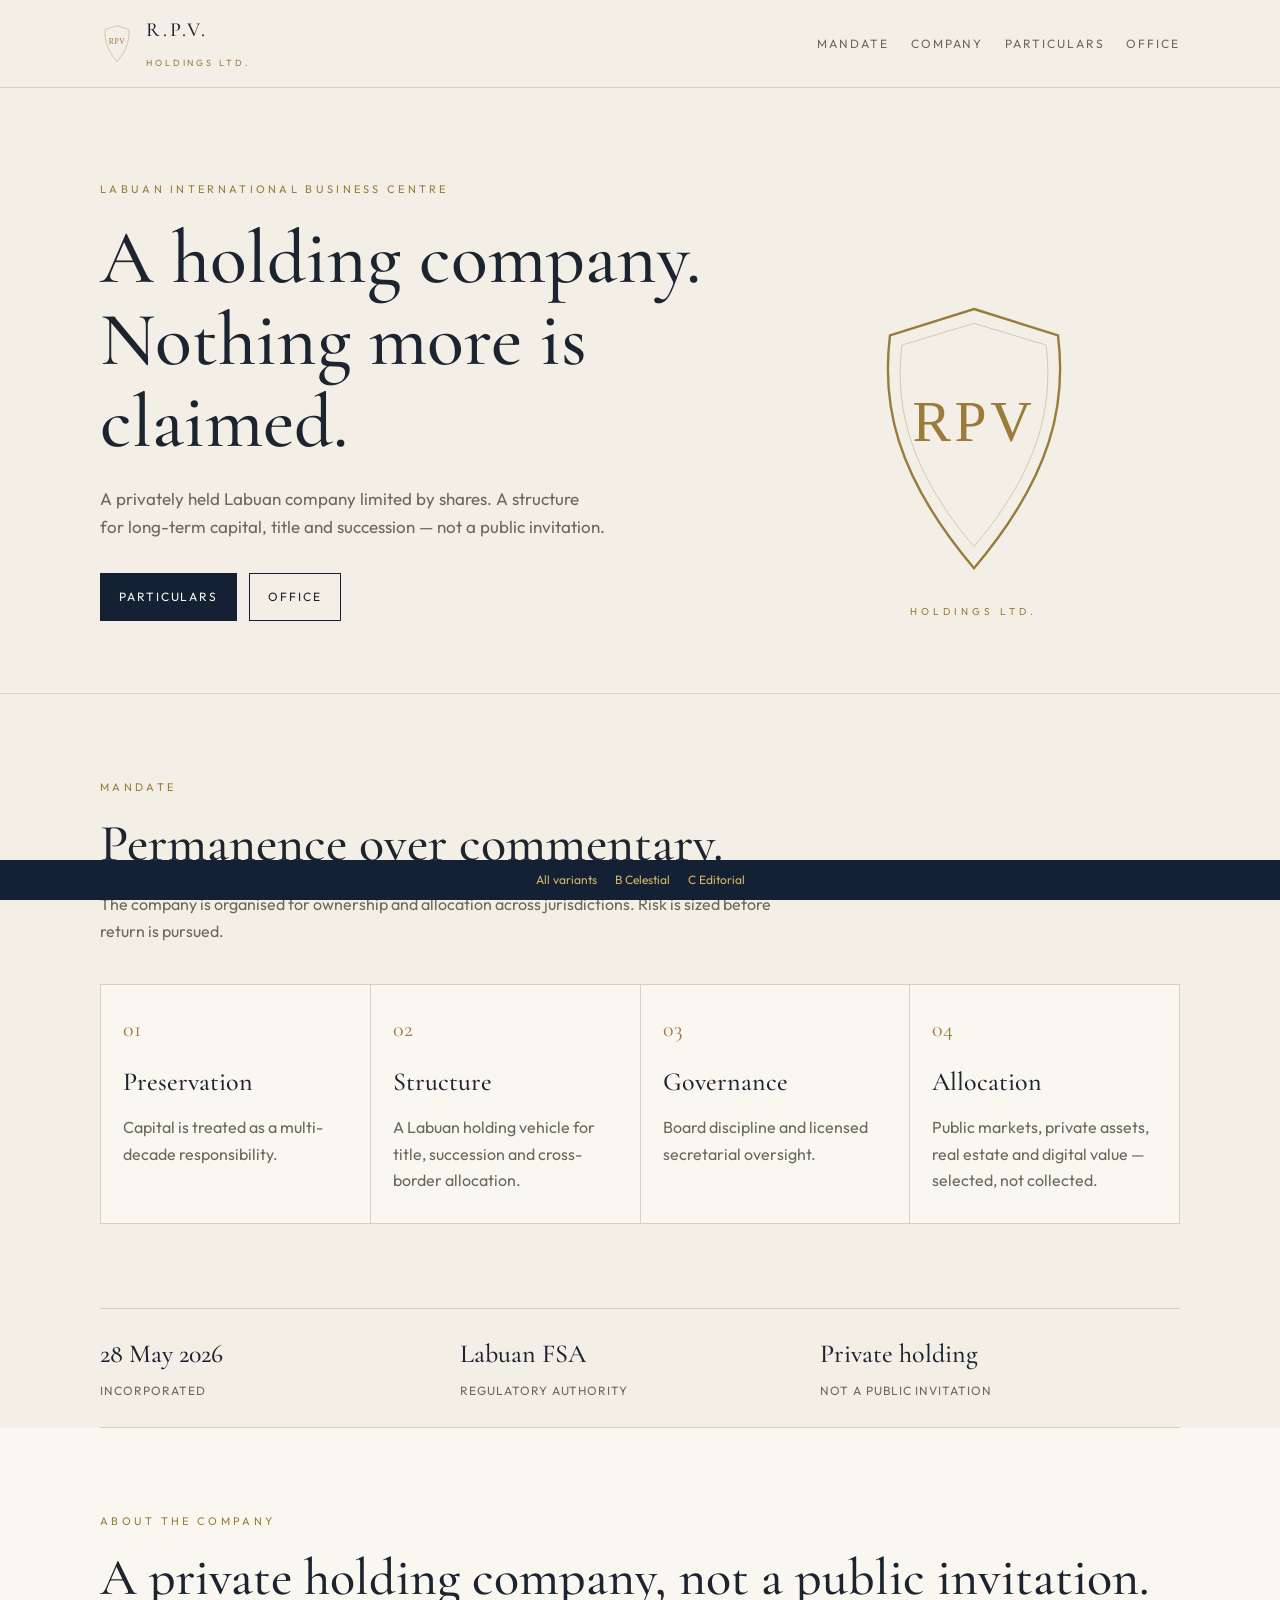
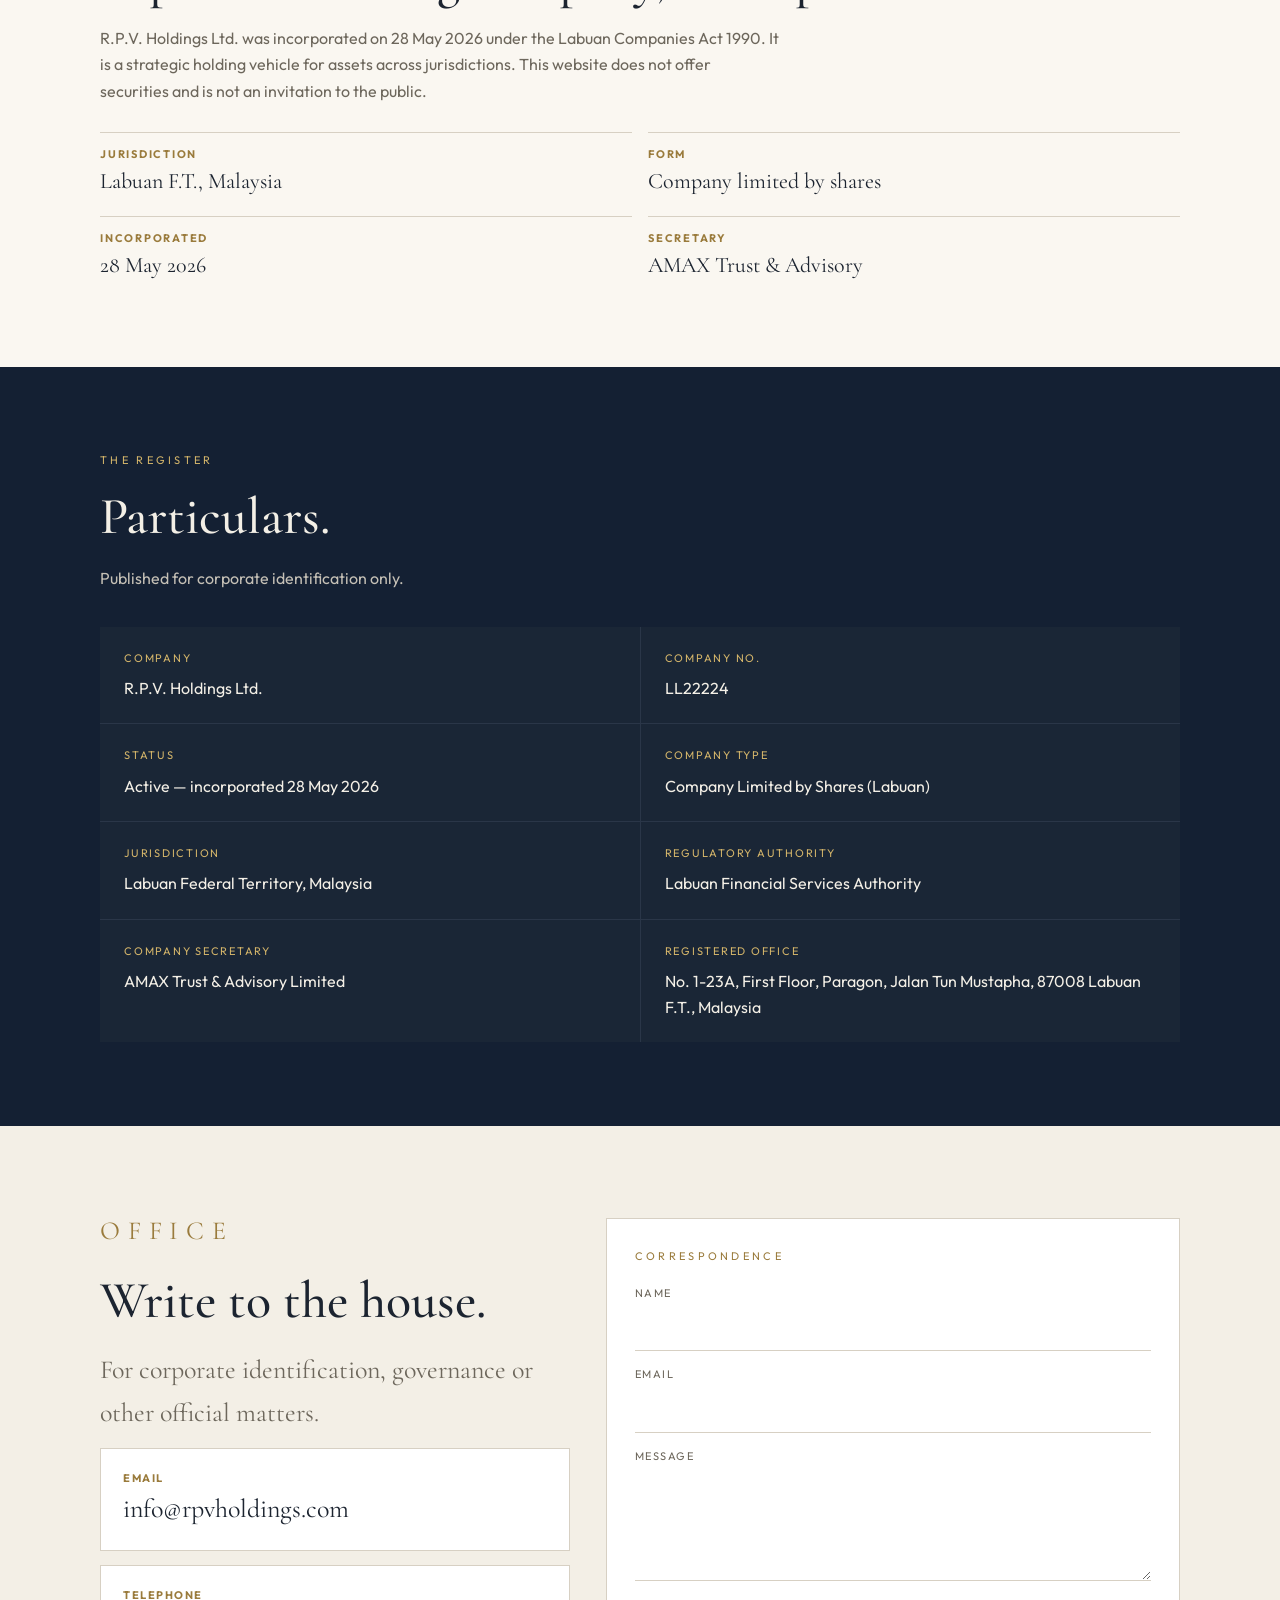
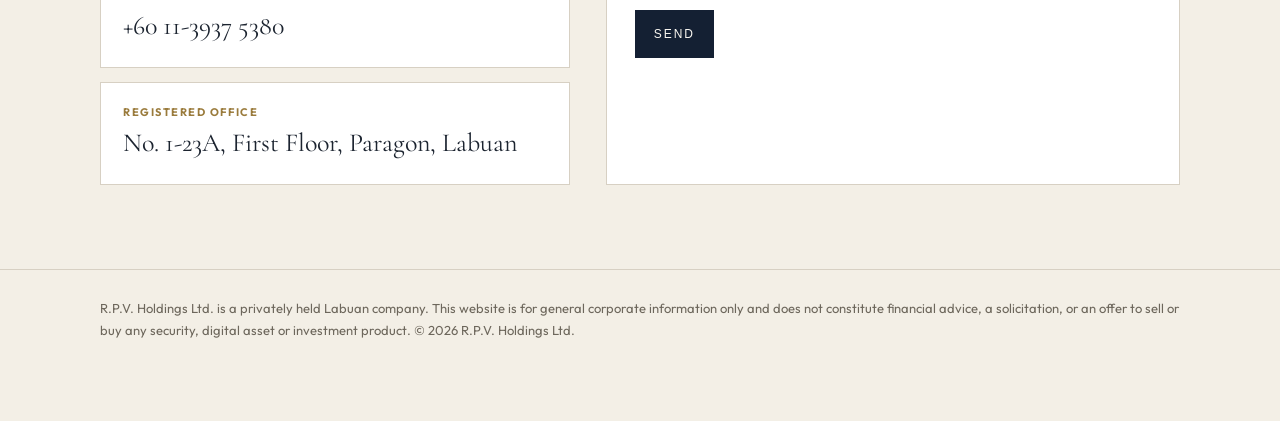
==== preview/a/index.html @ 8db431b6 "Add A/B/C design previews under /preview without changing live homepage" ====
<!DOCTYPE html>
<html lang="en">
<head>
<meta charset="UTF-8"/>
<meta name="viewport" content="width=device-width, initial-scale=1"/>
<title>A · Quiet Institution — R.P.V. Holdings Ltd.</title>
<link rel="icon" href="../../assets/crest-light.svg"/>
<link rel="preconnect" href="https://fonts.googleapis.com"/>
<link href="https://fonts.googleapis.com/css2?family=Cormorant+Garamond:wght@400;500;600&family=Outfit:wght@300;400;500&display=swap" rel="stylesheet"/>
<style>
:root{--ink:#1c2430;--navy:#142033;--gold:#9a7b3c;--paper:#f3efe6;--ivory:#faf7f1;--rule:#d7d0c3;--mute:#6d675c}
*{box-sizing:border-box;margin:0;padding:0}
html{scroll-behavior:smooth}
body{font-family:Outfit,sans-serif;background:var(--paper);color:var(--ink);line-height:1.65}
a{color:inherit;text-decoration:none}
.wrap{width:min(1080px,calc(100% - 40px));margin:0 auto}
.nav{position:sticky;top:0;z-index:20;background:rgba(243,239,230,.92);backdrop-filter:blur(12px);border-bottom:1px solid var(--rule)}
.nav-inner{display:flex;align-items:center;justify-content:space-between;padding:14px 0}
.brand{display:flex;align-items:center;gap:12px}
.brand svg{width:34px;height:40px}
.brand b{display:block;font-family:"Cormorant Garamond",serif;font-size:20px;letter-spacing:.14em;font-weight:500}
.brand small{letter-spacing:.32em;font-size:9px;text-transform:uppercase;color:var(--gold)}
.nav-links{display:flex;gap:22px;list-style:none;font-size:12px;letter-spacing:.16em;text-transform:uppercase;color:var(--mute)}
.menu{display:none;border:1px solid var(--rule);padding:8px 12px;background:none;font:inherit}
.hero{padding:92px 0 72px;border-bottom:1px solid var(--rule)}
.hero-grid{display:grid;gap:48px;align-items:end}
@media(min-width:860px){.hero-grid{grid-template-columns:1.2fr .8fr}}
.kicker{letter-spacing:.3em;text-transform:uppercase;font-size:11px;color:var(--gold);margin-bottom:18px}
h1{font-family:"Cormorant Garamond",serif;font-weight:500;font-size:clamp(40px,7vw,76px);line-height:1.08;margin-bottom:22px}
.lead{max-width:46ch;color:var(--mute);font-size:17px;margin-bottom:32px}
.actions{display:flex;gap:12px;flex-wrap:wrap}
.btn{display:inline-flex;align-items:center;min-height:48px;padding:0 18px;border:1px solid var(--navy);font-size:12px;letter-spacing:.16em;text-transform:uppercase}
.btn-fill{background:var(--navy);color:#faf7f1}
.seal{justify-self:center;text-align:center}
.seal svg{width:min(240px,70vw);height:auto;margin:0 auto 12px}
.seal p{letter-spacing:.4em;text-transform:uppercase;font-size:10px;color:var(--gold)}
.section{padding:84px 0}
h2{font-family:"Cormorant Garamond",serif;font-weight:500;font-size:clamp(30px,5vw,52px);line-height:1.14;margin:10px 0 18px}
.muted{color:var(--mute);max-width:62ch}
.grid-4{display:grid;gap:1px;background:var(--rule);margin-top:40px;border:1px solid var(--rule)}
@media(min-width:800px){.grid-4{grid-template-columns:repeat(4,1fr)}}
.card{background:var(--ivory);padding:26px 22px 30px}
.card:hover,.cell:hover,.box:hover{outline:1px solid var(--gold)}
.card .n{font-family:"Cormorant Garamond",serif;color:var(--gold);font-size:22px;margin-bottom:14px}
.card h3{font-family:"Cormorant Garamond",serif;font-size:26px;font-weight:500;margin-bottom:10px}
.strip{display:grid;border-top:1px solid var(--rule);border-bottom:1px solid var(--rule)}
@media(min-width:800px){.strip{grid-template-columns:repeat(3,1fr)}}
.strip div{padding:24px 8px 24px 0}
.strip b{display:block;font-family:"Cormorant Garamond",serif;font-size:26px;font-weight:500}
.strip span{color:var(--mute);font-size:12px;letter-spacing:.08em;text-transform:uppercase}
.about{background:var(--ivory)}
.facts{display:grid;gap:16px;margin-top:28px}
@media(min-width:700px){.facts{grid-template-columns:1fr 1fr}}
.fact{border-top:1px solid var(--rule);padding-top:12px}
.fact b{display:block;font-size:11px;letter-spacing:.16em;text-transform:uppercase;color:var(--gold)}
.fact span{font-family:"Cormorant Garamond",serif;font-size:22px}
.official{background:var(--navy);color:#f3efe6}
.official .kicker{color:#d4b56a}
.official .muted{color:#c5c0b6}
.table{margin-top:36px;display:grid;gap:1px;background:#2a3648}
@media(min-width:800px){.table{grid-template-columns:1fr 1fr}}
.cell{background:#1a2636;padding:22px 24px}
.cell small{display:block;color:#d4b56a;letter-spacing:.16em;text-transform:uppercase;font-size:11px;margin-bottom:8px}
.boxes .box{border:1px solid var(--rule);padding:20px 22px;margin-top:14px;background:#fff}
.boxes b{display:block;font-size:11px;letter-spacing:.14em;text-transform:uppercase;color:var(--gold)}
.boxes a,.boxes p{font-family:"Cormorant Garamond",serif;font-size:26px}
form{border:1px solid var(--rule);padding:28px;background:#fff;margin-top:8px}
label{display:block;font-size:11px;letter-spacing:.14em;text-transform:uppercase;margin:14px 0 6px;color:var(--mute)}
input,textarea{width:100%;border:0;border-bottom:1px solid var(--rule);background:transparent;padding:8px 0;font:inherit;outline:none}
textarea{min-height:110px}
form .btn{margin-top:22px}
.contact-grid{display:grid;gap:36px}
@media(min-width:860px){.contact-grid{grid-template-columns:.9fr 1.1fr}}
footer{border-top:1px solid var(--rule);padding:28px 0 40px;color:var(--mute);font-size:13px}
.preview-bar{position:sticky;bottom:0;background:#142033;color:#f3efe6;padding:10px 16px;font-size:12px;display:flex;justify-content:center;gap:18px;z-index:30}
.preview-bar a{color:#d4b56a}
@media(max-width:800px){.nav-links{display:none}.nav.open .nav-links{display:flex;flex-direction:column;position:absolute;left:0;right:0;top:100%;background:var(--paper);padding:16px 20px 24px;border-bottom:1px solid var(--rule)}.menu{display:block}.hero{padding:56px 0 48px}.section{padding:56px 0}h1{line-height:1.12}}
</style>
</head>
<body>
<header class="nav" id="nav">
<div class="wrap nav-inner">
<a class="brand" href="#top">
<svg viewBox="0 0 200 240" fill="none" aria-hidden="true"><path d="M100 10 L170 32 C177 88 166 148 100 226 C34 148 23 88 30 32 Z" stroke="#9a7b3c" stroke-width="2.2"/><text x="100" y="118" text-anchor="middle" font-family="Times New Roman,serif" font-size="46" fill="#9a7b3c" letter-spacing="3">RPV</text></svg>
<span><b>R.P.V.</b><small>Holdings Ltd.</small></span>
</a>
<button class="menu" id="menuBtn">Menu</button>
<ul class="nav-links">
<li><a href="#mandate">Mandate</a></li>
<li><a href="#about">Company</a></li>
<li><a href="#official">Particulars</a></li>
<li><a href="#contact">Office</a></li>
</ul>
</div>
</header>
<main id="top">
<section class="hero">
<div class="wrap hero-grid">
<div>
<p class="kicker">Labuan International Business Centre</p>
<h1>A holding company.<br/>Nothing more is claimed.</h1>
<p class="lead">A privately held Labuan company limited by shares. A structure for long-term capital, title and succession — not a public invitation.</p>
<div class="actions">
<a class="btn btn-fill" href="#official">Particulars</a>
<a class="btn" href="#contact">Office</a>
</div>
</div>
<div class="seal">
<svg viewBox="0 0 200 240" fill="none"><path d="M100 10 L170 32 C177 88 166 148 100 226 C34 148 23 88 30 32 Z" stroke="#9a7b3c" stroke-width="2"/><path d="M100 22 L160 40 C166 88 156 142 100 208 C44 142 34 88 40 40 Z" stroke="#9a7b3c" stroke-width=".7" opacity=".4"/><text x="100" y="120" text-anchor="middle" font-family="Times New Roman,serif" font-size="48" fill="#9a7b3c" letter-spacing="3">RPV</text></svg>
<p>Holdings Ltd.</p>
</div>
</div>
</section>
<section class="section" id="mandate">
<div class="wrap">
<p class="kicker">Mandate</p>
<h2>Permanence over commentary.</h2>
<p class="muted">The company is organised for ownership and allocation across jurisdictions. Risk is sized before return is pursued.</p>
<div class="grid-4">
<article class="card"><div class="n">01</div><h3>Preservation</h3><p class="muted">Capital is treated as a multi-decade responsibility.</p></article>
<article class="card"><div class="n">02</div><h3>Structure</h3><p class="muted">A Labuan holding vehicle for title, succession and cross-border allocation.</p></article>
<article class="card"><div class="n">03</div><h3>Governance</h3><p class="muted">Board discipline and licensed secretarial oversight.</p></article>
<article class="card"><div class="n">04</div><h3>Allocation</h3><p class="muted">Public markets, private assets, real estate and digital value — selected, not collected.</p></article>
</div>
</div>
</section>
<div class="wrap"><div class="strip">
<div><b>28 May 2026</b><span>Incorporated</span></div>
<div><b>Labuan FSA</b><span>Regulatory authority</span></div>
<div><b>Private holding</b><span>Not a public invitation</span></div>
</div></div>
<section class="section about" id="about">
<div class="wrap">
<p class="kicker">About the company</p>
<h2>A private holding company, not a public invitation.</h2>
<p class="muted">R.P.V. Holdings Ltd. was incorporated on 28 May 2026 under the Labuan Companies Act 1990. It is a strategic holding vehicle for assets across jurisdictions. This website does not offer securities and is not an invitation to the public.</p>
<div class="facts">
<div class="fact"><b>Jurisdiction</b><span>Labuan F.T., Malaysia</span></div>
<div class="fact"><b>Form</b><span>Company limited by shares</span></div>
<div class="fact"><b>Incorporated</b><span>28 May 2026</span></div>
<div class="fact"><b>Secretary</b><span>AMAX Trust &amp; Advisory</span></div>
</div>
</div>
</section>
<section class="section official" id="official">
<div class="wrap">
<p class="kicker">The register</p>
<h2>Particulars.</h2>
<p class="muted">Published for corporate identification only.</p>
<div class="table">
<div class="cell"><small>Company</small>R.P.V. Holdings Ltd.</div>
<div class="cell"><small>Company no.</small>LL22224</div>
<div class="cell"><small>Status</small>Active — incorporated 28 May 2026</div>
<div class="cell"><small>Company type</small>Company Limited by Shares (Labuan)</div>
<div class="cell"><small>Jurisdiction</small>Labuan Federal Territory, Malaysia</div>
<div class="cell"><small>Regulatory authority</small>Labuan Financial Services Authority</div>
<div class="cell"><small>Company secretary</small>AMAX Trust &amp; Advisory Limited</div>
<div class="cell"><small>Registered office</small>No. 1-23A, First Floor, Paragon, Jalan Tun Mustapha, 87008 Labuan F.T., Malaysia</div>
</div>
</div>
</section>
<section class="section" id="contact">
<div class="wrap contact-grid">
<div class="boxes">
<p class="kicker">Office</p>
<h2>Write to the house.</h2>
<p class="muted">For corporate identification, governance or other official matters.</p>
<div class="box"><b>Email</b><a href="mailto:info@rpvholdings.com">info@rpvholdings.com</a></div>
<div class="box"><b>Telephone</b><a href="tel:+601139375380">+60 11-3937 5380</a></div>
<div class="box"><b>Registered office</b><p>No. 1-23A, First Floor, Paragon, Labuan</p></div>
</div>
<form action="mailto:info@rpvholdings.com" method="post" enctype="text/plain">
<p class="kicker">Correspondence</p>
<label for="n">Name</label><input id="n" name="Name" required/>
<label for="e">Email</label><input id="e" type="email" name="Email" required/>
<label for="m">Message</label><textarea id="m" name="Message" required></textarea>
<button class="btn btn-fill" type="submit">Send</button>
</form>
</div>
</section>
</main>
<footer><div class="wrap">R.P.V. Holdings Ltd. is a privately held Labuan company. This website is for general corporate information only and does not constitute financial advice, a solicitation, or an offer to sell or buy any security, digital asset or investment product. © 2026 R.P.V. Holdings Ltd.</div></footer>
<div class="preview-bar"><a href="../">All variants</a><a href="../b/">B Celestial</a><a href="../c/">C Editorial</a></div>
<script>document.getElementById('menuBtn').onclick=()=>document.getElementById('nav').classList.toggle('open');</script>
</body>
</html>
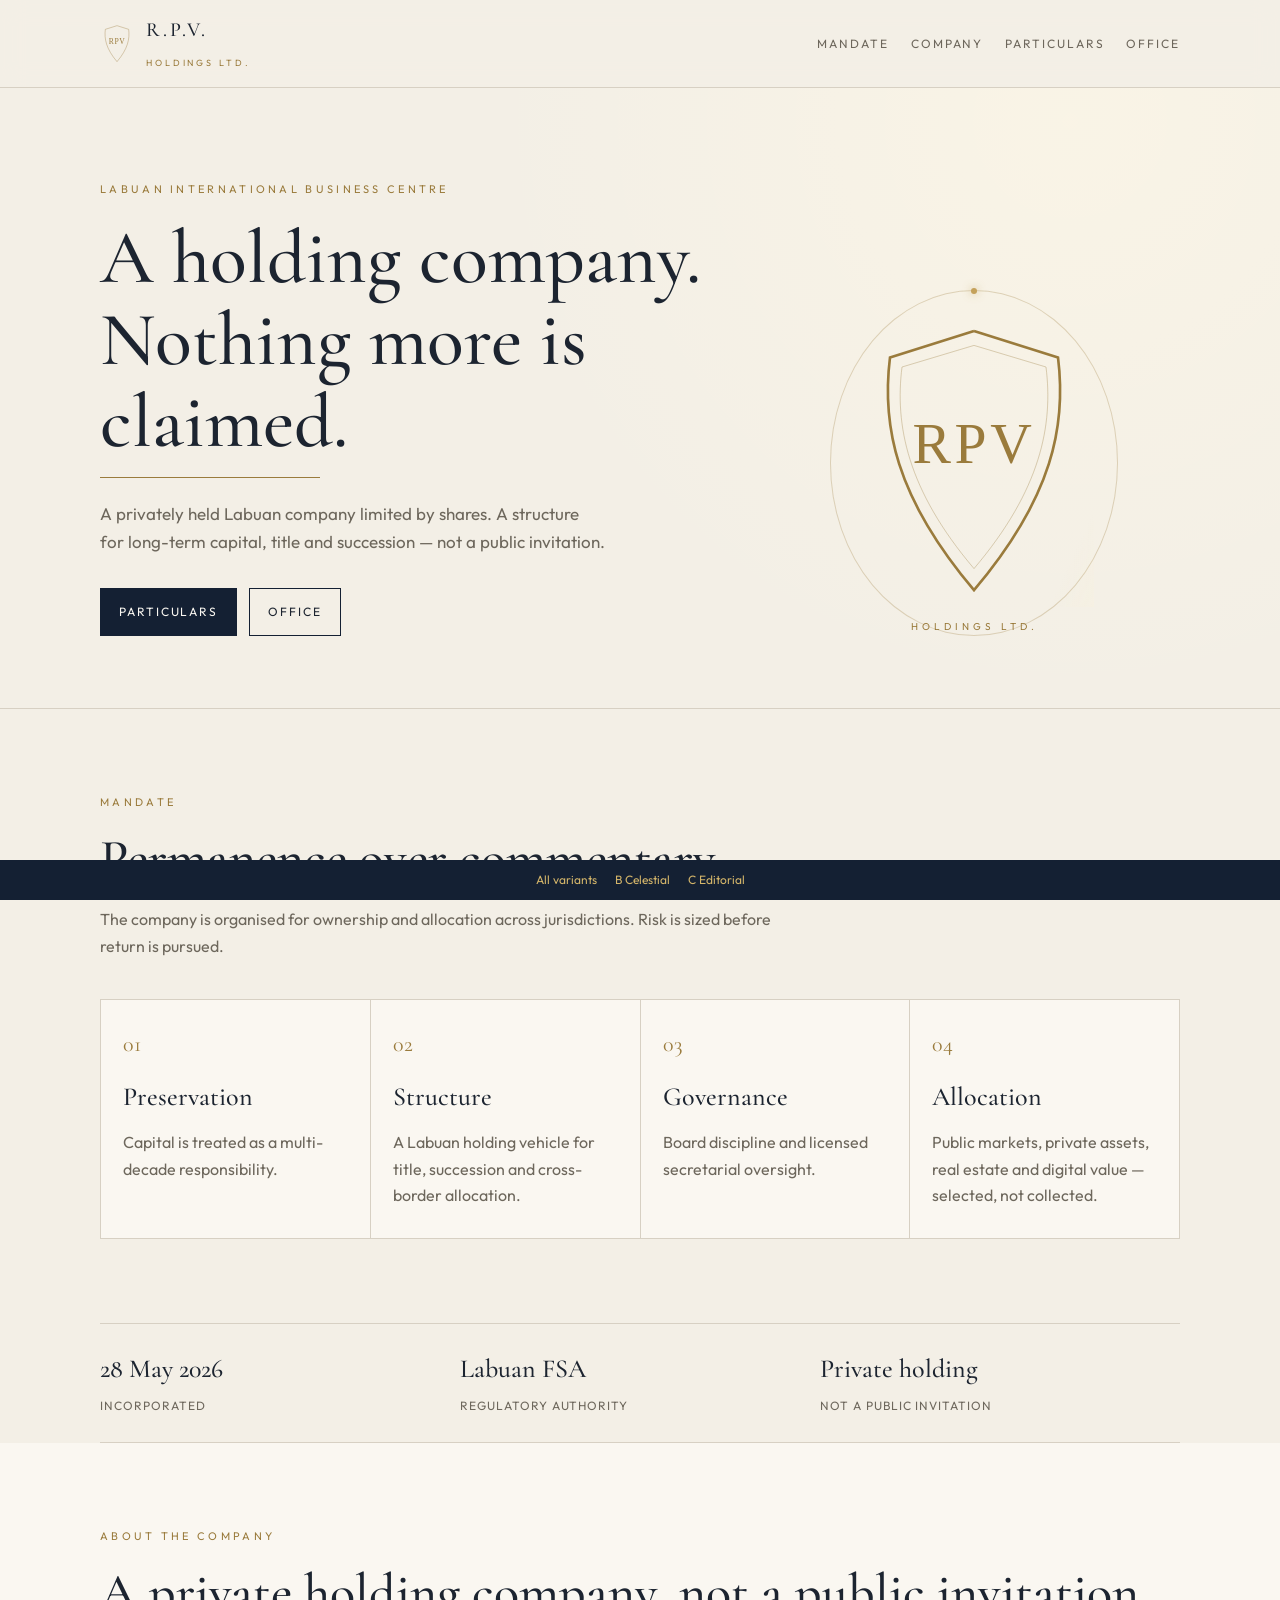
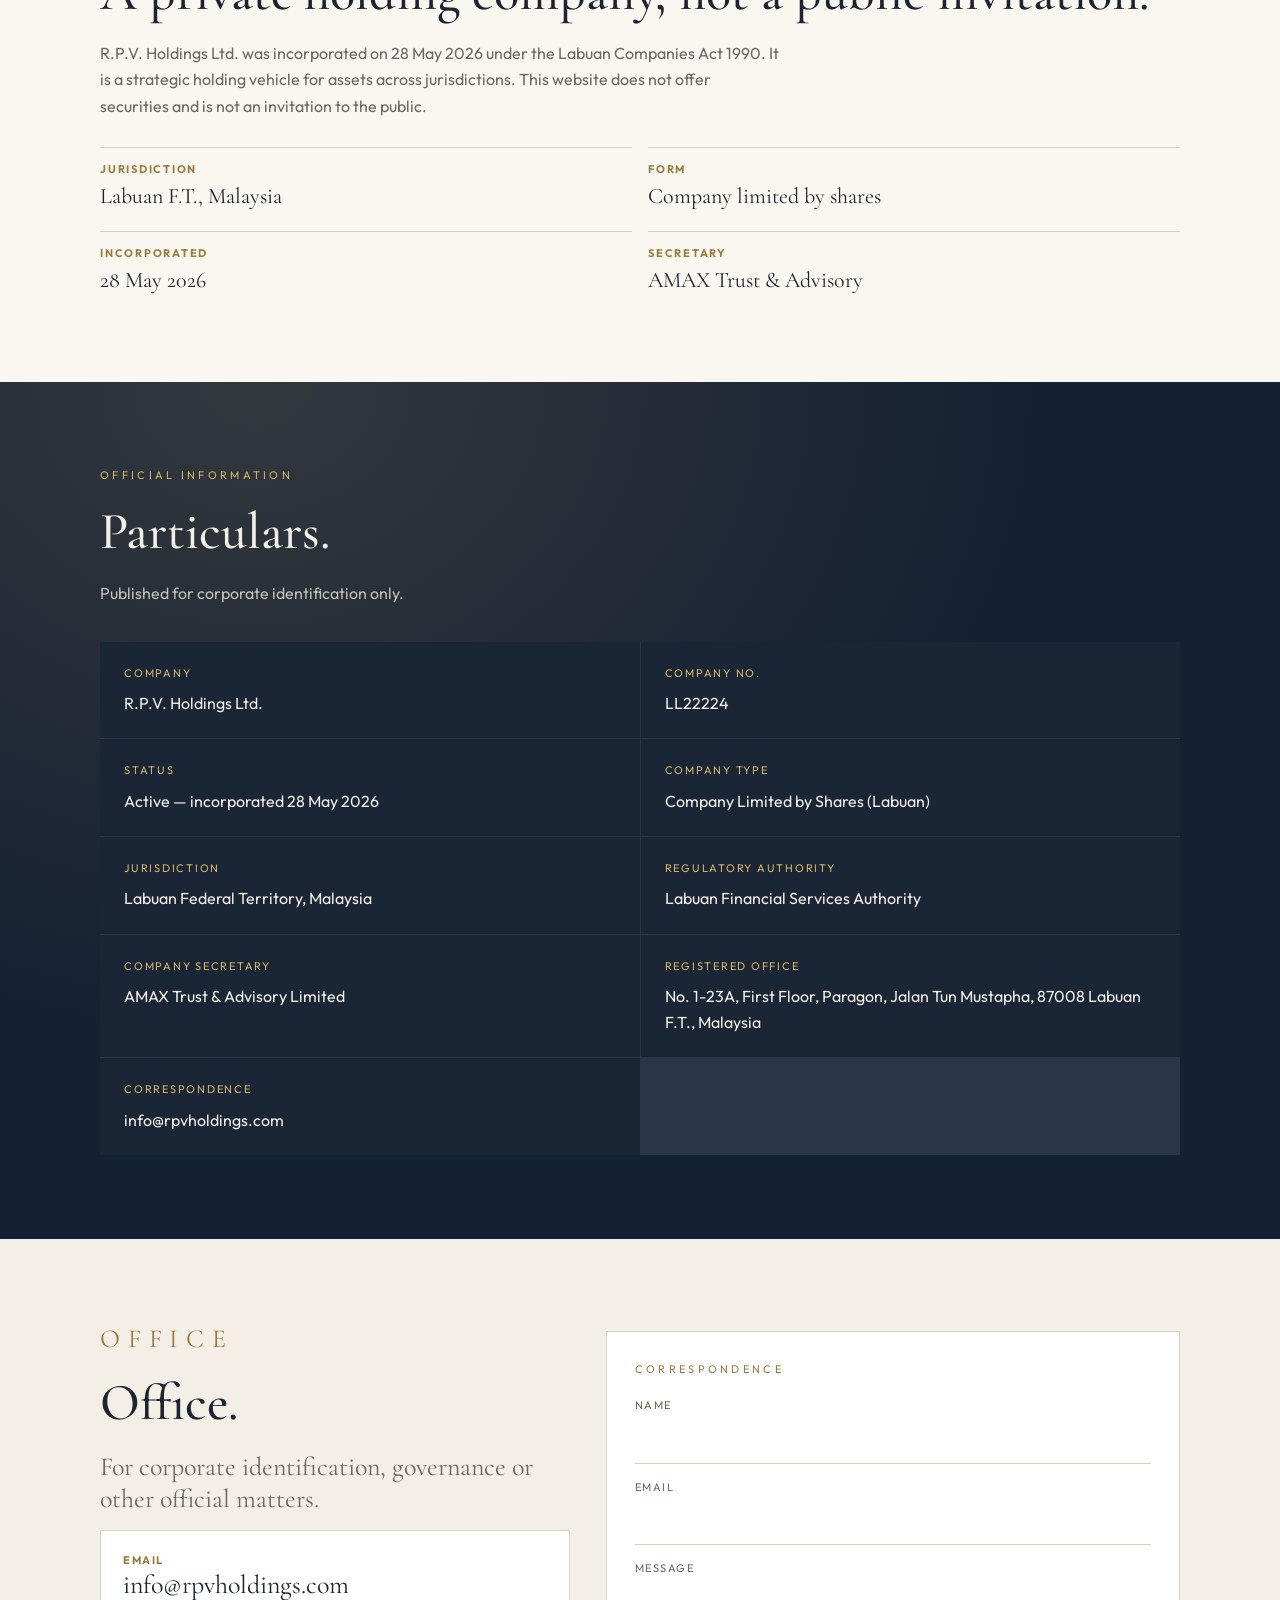
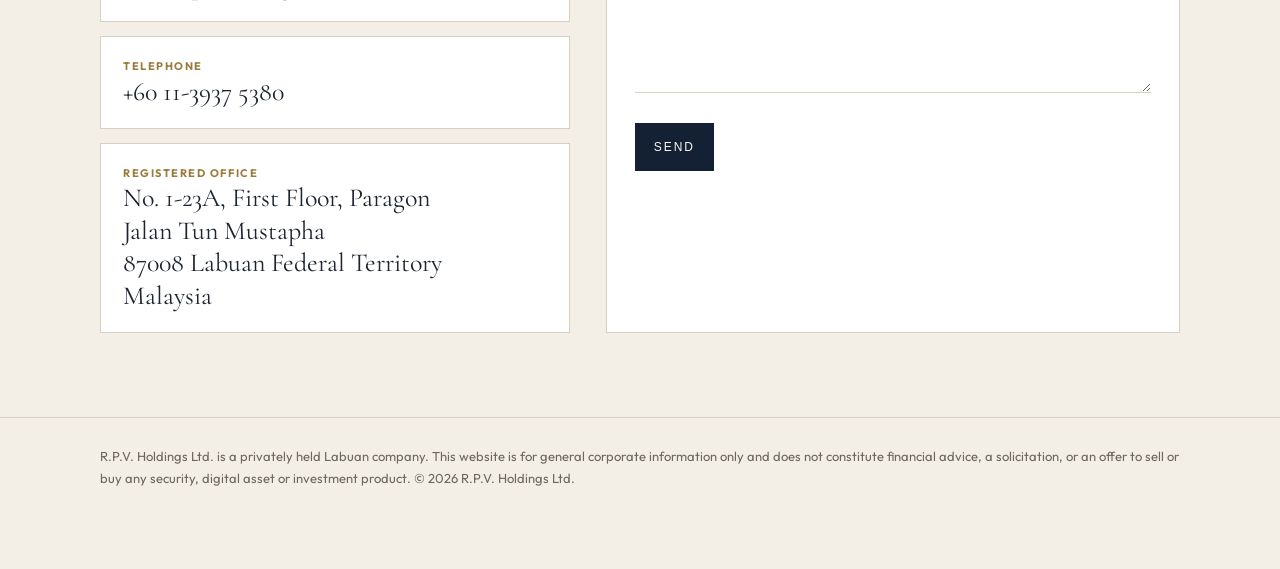
==== commit 970c4cf3: "Preview A: Quiet Institution with seal ritual motion (load draw, stamp, paper light, gold hover shee" ====
--- a/preview/a/index.html
+++ b/preview/a/index.html
@@ -8,10 +8,10 @@
 <link rel="preconnect" href="https://fonts.googleapis.com"/>
 <link href="https://fonts.googleapis.com/css2?family=Cormorant+Garamond:wght@400;500;600&family=Outfit:wght@300;400;500&display=swap" rel="stylesheet"/>
 <style>
-:root{--ink:#1c2430;--navy:#142033;--gold:#9a7b3c;--paper:#f3efe6;--ivory:#faf7f1;--rule:#d7d0c3;--mute:#6d675c}
+:root{--ink:#1c2430;--navy:#142033;--gold:#9a7b3c;--gold-2:#c4a15a;--paper:#f3efe6;--ivory:#faf7f1;--rule:#d7d0c3;--mute:#6d675c}
 *{box-sizing:border-box;margin:0;padding:0}
 html{scroll-behavior:smooth}
-body{font-family:Outfit,sans-serif;background:var(--paper);color:var(--ink);line-height:1.65}
+body{font-family:Outfit,sans-serif;background:var(--paper);color:var(--ink);line-height:1.65;overflow-x:hidden}
 a{color:inherit;text-decoration:none}
 .wrap{width:min(1080px,calc(100% - 40px));margin:0 auto}
 .nav{position:sticky;top:0;z-index:20;background:rgba(243,239,230,.92);backdrop-filter:blur(12px);border-bottom:1px solid var(--rule)}
@@ -21,26 +21,47 @@
 .brand b{display:block;font-family:"Cormorant Garamond",serif;font-size:20px;letter-spacing:.14em;font-weight:500}
 .brand small{letter-spacing:.32em;font-size:9px;text-transform:uppercase;color:var(--gold)}
 .nav-links{display:flex;gap:22px;list-style:none;font-size:12px;letter-spacing:.16em;text-transform:uppercase;color:var(--mute)}
-.menu{display:none;border:1px solid var(--rule);padding:8px 12px;background:none;font:inherit}
-.hero{padding:92px 0 72px;border-bottom:1px solid var(--rule)}
-.hero-grid{display:grid;gap:48px;align-items:end}
+.menu{display:none;border:1px solid var(--rule);padding:8px 12px;background:none;font:inherit;min-height:44px}
+.hero{position:relative;padding:92px 0 72px;border-bottom:1px solid var(--rule);overflow:hidden}
+.paper-light{position:absolute;inset:-20% -10%;pointer-events:none;background:radial-gradient(circle at var(--mx,78%) var(--my,18%),rgba(255,248,230,.55),transparent 42%);animation:paperDrift 28s ease-in-out infinite;z-index:0}
+@keyframes paperDrift{0%,100%{transform:translate3d(0,0,0)}50%{transform:translate3d(-3%,2%,0)}}
+.hero-grid{position:relative;z-index:1;display:grid;gap:48px;align-items:end}
 @media(min-width:860px){.hero-grid{grid-template-columns:1.2fr .8fr}}
 .kicker{letter-spacing:.3em;text-transform:uppercase;font-size:11px;color:var(--gold);margin-bottom:18px}
-h1{font-family:"Cormorant Garamond",serif;font-weight:500;font-size:clamp(40px,7vw,76px);line-height:1.08;margin-bottom:22px}
+h1{font-family:"Cormorant Garamond",serif;font-weight:500;font-size:clamp(40px,7vw,76px);line-height:1.08;margin-bottom:14px}
+.gold-rule{width:0;height:1px;background:var(--gold);margin:0 0 22px;animation:ruleDraw 1.2s .7s ease forwards}
+@keyframes ruleDraw{to{width:min(220px,40%)}}
 .lead{max-width:46ch;color:var(--mute);font-size:17px;margin-bottom:32px}
+.rise{opacity:0;transform:translateY(14px);animation:riseIn .8s ease forwards}
+.d1{animation-delay:.15s}.d2{animation-delay:.32s}.d3{animation-delay:.48s}.d4{animation-delay:.64s}
+@keyframes riseIn{to{opacity:1;transform:none}}
 .actions{display:flex;gap:12px;flex-wrap:wrap}
-.btn{display:inline-flex;align-items:center;min-height:48px;padding:0 18px;border:1px solid var(--navy);font-size:12px;letter-spacing:.16em;text-transform:uppercase}
+.btn{position:relative;display:inline-flex;align-items:center;min-height:48px;padding:0 18px;border:1px solid var(--navy);font-size:12px;letter-spacing:.16em;text-transform:uppercase;overflow:hidden}
+.btn::after{content:"";position:absolute;inset:0;background:linear-gradient(90deg,transparent,rgba(154,123,60,.22),transparent);transform:translateX(-120%);pointer-events:none}
+.btn:hover::after,.btn:focus-visible::after{animation:sheen .7s ease}
+@keyframes sheen{to{transform:translateX(120%)}}
 .btn-fill{background:var(--navy);color:#faf7f1}
-.seal{justify-self:center;text-align:center}
-.seal svg{width:min(240px,70vw);height:auto;margin:0 auto 12px}
+.seal{justify-self:center;text-align:center;animation:stamp .7s .2s cubic-bezier(.2,1.4,.3,1) both}
+@keyframes stamp{from{opacity:0;transform:translateY(-10px) scale(1.06)}to{opacity:1;transform:none}}
+.seal-frame{position:relative;width:min(240px,70vw);margin:0 auto 12px}
+.seal-frame svg{width:100%;height:auto;display:block}
+.draw-path{stroke-dasharray:720;stroke-dashoffset:720;animation:drawSeal 1.6s .1s ease forwards}
+@keyframes drawSeal{to{stroke-dashoffset:0}}
+.orbit-ring{position:absolute;inset:-10%;border:1px solid rgba(154,123,60,.28);border-radius:50%;animation:orbit 72s linear infinite;pointer-events:none}
+.orbit-ring i{position:absolute;top:0;left:50%;width:6px;height:6px;margin:-3px 0 0 -3px;border-radius:50%;background:var(--gold-2);box-shadow:0 0 8px rgba(196,161,90,.7)}
+@keyframes orbit{to{transform:rotate(360deg)}}
+.sheen-crest{position:absolute;inset:0;background:linear-gradient(115deg,transparent 40%,rgba(255,244,214,.35) 50%,transparent 60%);background-size:220% 220%;animation:crestSheen 8s 2s ease-in-out infinite;pointer-events:none;mix-blend-mode:soft-light}
+@keyframes crestSheen{0%,100%{background-position:120% 0}50%{background-position:-20% 0}}
 .seal p{letter-spacing:.4em;text-transform:uppercase;font-size:10px;color:var(--gold)}
 .section{padding:84px 0}
 h2{font-family:"Cormorant Garamond",serif;font-weight:500;font-size:clamp(30px,5vw,52px);line-height:1.14;margin:10px 0 18px}
 .muted{color:var(--mute);max-width:62ch}
 .grid-4{display:grid;gap:1px;background:var(--rule);margin-top:40px;border:1px solid var(--rule)}
 @media(min-width:800px){.grid-4{grid-template-columns:repeat(4,1fr)}}
-.card{background:var(--ivory);padding:26px 22px 30px}
-.card:hover,.cell:hover,.box:hover{outline:1px solid var(--gold)}
+.card,.cell,.box,.fact,.strip div,form{transition:box-shadow .35s ease, outline-color .35s ease, background-color .35s ease}
+.card{background:var(--ivory);padding:26px 22px 30px;outline:1px solid transparent}
+.card:hover,.card.lit,.cell:hover,.cell.lit,.box:hover,.box.lit,.fact:hover,.fact.lit,.strip div:hover,form:hover,form.lit{outline:1px solid var(--gold);box-shadow:0 0 0 1px rgba(154,123,60,.25),0 16px 36px rgba(20,32,51,.06)}
+.cell.lit,.cell:hover{background:#1f3046}
 .card .n{font-family:"Cormorant Garamond",serif;color:var(--gold);font-size:22px;margin-bottom:14px}
 .card h3{font-family:"Cormorant Garamond",serif;font-size:26px;font-weight:500;margin-bottom:10px}
 .strip{display:grid;border-top:1px solid var(--rule);border-bottom:1px solid var(--rule)}
@@ -54,17 +75,20 @@
 .fact{border-top:1px solid var(--rule);padding-top:12px}
 .fact b{display:block;font-size:11px;letter-spacing:.16em;text-transform:uppercase;color:var(--gold)}
 .fact span{font-family:"Cormorant Garamond",serif;font-size:22px}
-.official{background:var(--navy);color:#f3efe6}
+.official{position:relative;background:var(--navy);color:#f3efe6;overflow:hidden}
+.official::before{content:"";position:absolute;inset:0;background:radial-gradient(ellipse at 20% 0,rgba(212,181,106,.16),transparent 55%);animation:navyBreathe 12s ease-in-out infinite;pointer-events:none}
+@keyframes navyBreathe{0%,100%{opacity:.45}50%{opacity:1}}
+.official .wrap{position:relative;z-index:1}
 .official .kicker{color:#d4b56a}
 .official .muted{color:#c5c0b6}
 .table{margin-top:36px;display:grid;gap:1px;background:#2a3648}
 @media(min-width:800px){.table{grid-template-columns:1fr 1fr}}
-.cell{background:#1a2636;padding:22px 24px}
+.cell{background:#1a2636;padding:22px 24px;outline:1px solid transparent}
 .cell small{display:block;color:#d4b56a;letter-spacing:.16em;text-transform:uppercase;font-size:11px;margin-bottom:8px}
-.boxes .box{border:1px solid var(--rule);padding:20px 22px;margin-top:14px;background:#fff}
+.boxes .box{border:1px solid var(--rule);padding:20px 22px;margin-top:14px;background:#fff;outline:1px solid transparent}
 .boxes b{display:block;font-size:11px;letter-spacing:.14em;text-transform:uppercase;color:var(--gold)}
-.boxes a,.boxes p{font-family:"Cormorant Garamond",serif;font-size:26px}
-form{border:1px solid var(--rule);padding:28px;background:#fff;margin-top:8px}
+.boxes a,.boxes p{font-family:"Cormorant Garamond",serif;font-size:26px;line-height:1.25}
+form{border:1px solid var(--rule);padding:28px;background:#fff;margin-top:8px;outline:1px solid transparent}
 label{display:block;font-size:11px;letter-spacing:.14em;text-transform:uppercase;margin:14px 0 6px;color:var(--mute)}
 input,textarea{width:100%;border:0;border-bottom:1px solid var(--rule);background:transparent;padding:8px 0;font:inherit;outline:none}
 textarea{min-height:110px}
@@ -74,7 +98,19 @@
 footer{border-top:1px solid var(--rule);padding:28px 0 40px;color:var(--mute);font-size:13px}
 .preview-bar{position:sticky;bottom:0;background:#142033;color:#f3efe6;padding:10px 16px;font-size:12px;display:flex;justify-content:center;gap:18px;z-index:30}
 .preview-bar a{color:#d4b56a}
-@media(max-width:800px){.nav-links{display:none}.nav.open .nav-links{display:flex;flex-direction:column;position:absolute;left:0;right:0;top:100%;background:var(--paper);padding:16px 20px 24px;border-bottom:1px solid var(--rule)}.menu{display:block}.hero{padding:56px 0 48px}.section{padding:56px 0}h1{line-height:1.12}}
+@media(max-width:800px){
+  .nav-links{display:none}
+  .nav.open .nav-links{display:flex;flex-direction:column;position:absolute;left:0;right:0;top:100%;background:var(--paper);padding:16px 20px 24px;border-bottom:1px solid var(--rule)}
+  .menu{display:block}.hero{padding:56px 0 48px}.section{padding:56px 0}h1{line-height:1.12}
+  .orbit-ring{display:none}
+  .paper-light{animation:none;background:radial-gradient(circle at 80% 10%,rgba(255,248,230,.4),transparent 46%)}
+}
+@media(prefers-reduced-motion:reduce){
+  html{scroll-behavior:auto}
+  .rise,.seal,.draw-path,.gold-rule,.orbit-ring,.paper-light,.sheen-crest,.official::before{animation:none!important}
+  .rise,.seal,.draw-path{opacity:1;transform:none;stroke-dashoffset:0}
+  .gold-rule{width:min(220px,40%)}
+}
 </style>
 </head>
 <body>
@@ -84,7 +120,7 @@
 <svg viewBox="0 0 200 240" fill="none" aria-hidden="true"><path d="M100 10 L170 32 C177 88 166 148 100 226 C34 148 23 88 30 32 Z" stroke="#9a7b3c" stroke-width="2.2"/><text x="100" y="118" text-anchor="middle" font-family="Times New Roman,serif" font-size="46" fill="#9a7b3c" letter-spacing="3">RPV</text></svg>
 <span><b>R.P.V.</b><small>Holdings Ltd.</small></span>
 </a>
-<button class="menu" id="menuBtn">Menu</button>
+<button class="menu" id="menuBtn" aria-label="Open menu">Menu</button>
 <ul class="nav-links">
 <li><a href="#mandate">Mandate</a></li>
 <li><a href="#about">Company</a></li>
@@ -94,19 +130,29 @@
 </div>
 </header>
 <main id="top">
-<section class="hero">
+<section class="hero" id="hero">
+<div class="paper-light" id="paperLight"></div>
 <div class="wrap hero-grid">
 <div>
-<p class="kicker">Labuan International Business Centre</p>
-<h1>A holding company.<br/>Nothing more is claimed.</h1>
-<p class="lead">A privately held Labuan company limited by shares. A structure for long-term capital, title and succession — not a public invitation.</p>
-<div class="actions">
+<p class="kicker rise d1">Labuan International Business Centre</p>
+<h1 class="rise d2">A holding company.<br/>Nothing more is claimed.</h1>
+<div class="gold-rule"></div>
+<p class="lead rise d3">A privately held Labuan company limited by shares. A structure for long-term capital, title and succession — not a public invitation.</p>
+<div class="actions rise d4">
 <a class="btn btn-fill" href="#official">Particulars</a>
 <a class="btn" href="#contact">Office</a>
 </div>
 </div>
 <div class="seal">
-<svg viewBox="0 0 200 240" fill="none"><path d="M100 10 L170 32 C177 88 166 148 100 226 C34 148 23 88 30 32 Z" stroke="#9a7b3c" stroke-width="2"/><path d="M100 22 L160 40 C166 88 156 142 100 208 C44 142 34 88 40 40 Z" stroke="#9a7b3c" stroke-width=".7" opacity=".4"/><text x="100" y="120" text-anchor="middle" font-family="Times New Roman,serif" font-size="48" fill="#9a7b3c" letter-spacing="3">RPV</text></svg>
+<div class="seal-frame" id="sealFrame">
+<span class="orbit-ring" aria-hidden="true"><i></i></span>
+<svg viewBox="0 0 200 240" fill="none" role="img" aria-label="R.P.V. crest">
+<path class="draw-path" d="M100 10 L170 32 C177 88 166 148 100 226 C34 148 23 88 30 32 Z" stroke="#9a7b3c" stroke-width="2.2"/>
+<path d="M100 22 L160 40 C166 88 156 142 100 208 C44 142 34 88 40 40 Z" stroke="#9a7b3c" stroke-width=".7" opacity=".4"/>
+<text x="100" y="120" text-anchor="middle" font-family="Times New Roman,serif" font-size="48" fill="#9a7b3c" letter-spacing="3">RPV</text>
+</svg>
+<span class="sheen-crest"></span>
+</div>
 <p>Holdings Ltd.</p>
 </div>
 </div>
@@ -144,7 +190,7 @@
 </section>
 <section class="section official" id="official">
 <div class="wrap">
-<p class="kicker">The register</p>
+<p class="kicker">Official information</p>
 <h2>Particulars.</h2>
 <p class="muted">Published for corporate identification only.</p>
 <div class="table">
@@ -156,6 +202,7 @@
 <div class="cell"><small>Regulatory authority</small>Labuan Financial Services Authority</div>
 <div class="cell"><small>Company secretary</small>AMAX Trust &amp; Advisory Limited</div>
 <div class="cell"><small>Registered office</small>No. 1-23A, First Floor, Paragon, Jalan Tun Mustapha, 87008 Labuan F.T., Malaysia</div>
+<div class="cell"><small>Correspondence</small>info@rpvholdings.com</div>
 </div>
 </div>
 </section>
@@ -163,11 +210,11 @@
 <div class="wrap contact-grid">
 <div class="boxes">
 <p class="kicker">Office</p>
-<h2>Write to the house.</h2>
+<h2>Office.</h2>
 <p class="muted">For corporate identification, governance or other official matters.</p>
 <div class="box"><b>Email</b><a href="mailto:info@rpvholdings.com">info@rpvholdings.com</a></div>
 <div class="box"><b>Telephone</b><a href="tel:+601139375380">+60 11-3937 5380</a></div>
-<div class="box"><b>Registered office</b><p>No. 1-23A, First Floor, Paragon, Labuan</p></div>
+<div class="box"><b>Registered office</b><p>No. 1-23A, First Floor, Paragon<br>Jalan Tun Mustapha<br>87008 Labuan Federal Territory<br>Malaysia</p></div>
 </div>
 <form action="mailto:info@rpvholdings.com" method="post" enctype="text/plain">
 <p class="kicker">Correspondence</p>
@@ -181,6 +228,35 @@
 </main>
 <footer><div class="wrap">R.P.V. Holdings Ltd. is a privately held Labuan company. This website is for general corporate information only and does not constitute financial advice, a solicitation, or an offer to sell or buy any security, digital asset or investment product. © 2026 R.P.V. Holdings Ltd.</div></footer>
 <div class="preview-bar"><a href="../">All variants</a><a href="../b/">B Celestial</a><a href="../c/">C Editorial</a></div>
-<script>document.getElementById('menuBtn').onclick=()=>document.getElementById('nav').classList.toggle('open');</script>
+<script>
+const nav=document.getElementById('nav');
+document.getElementById('menuBtn').onclick=()=>nav.classList.toggle('open');
+nav.querySelectorAll('a').forEach(a=>a.addEventListener('click',()=>nav.classList.remove('open')));
+const fine=window.matchMedia('(hover:hover) and (pointer:fine)').matches;
+const reduce=window.matchMedia('(prefers-reduced-motion:reduce)').matches;
+const light=document.getElementById('paperLight');
+const seal=document.getElementById('sealFrame');
+if(fine && !reduce && light){
+  window.addEventListener('mousemove',e=>{
+    const r=document.getElementById('hero').getBoundingClientRect();
+    const x=((e.clientX-r.left)/r.width)*100;
+    const y=((e.clientY-r.top)/r.height)*100;
+    light.style.setProperty('--mx',x+'%');
+    light.style.setProperty('--my',y+'%');
+    if(seal && e.clientY<r.bottom && e.clientY>r.top){
+      const dx=(e.clientX/innerWidth-0.5)*8;
+      const dy=(e.clientY/innerHeight-0.5)*6;
+      seal.style.transform='rotateX('+(-dy)+'deg) rotateY('+dx+'deg)';
+    }
+  },{passive:true});
+}
+const glow=[...document.querySelectorAll('.card,.cell,.box,.fact,.strip div,form')];
+glow.forEach(el=>{
+  const on=()=>{glow.forEach(n=>n.classList.remove('lit'));el.classList.add('lit')};
+  el.addEventListener('mouseenter',on);
+  el.addEventListener('mouseleave',()=>el.classList.remove('lit'));
+  el.addEventListener('touchstart',on,{passive:true});
+});
+</script>
 </body>
 </html>
